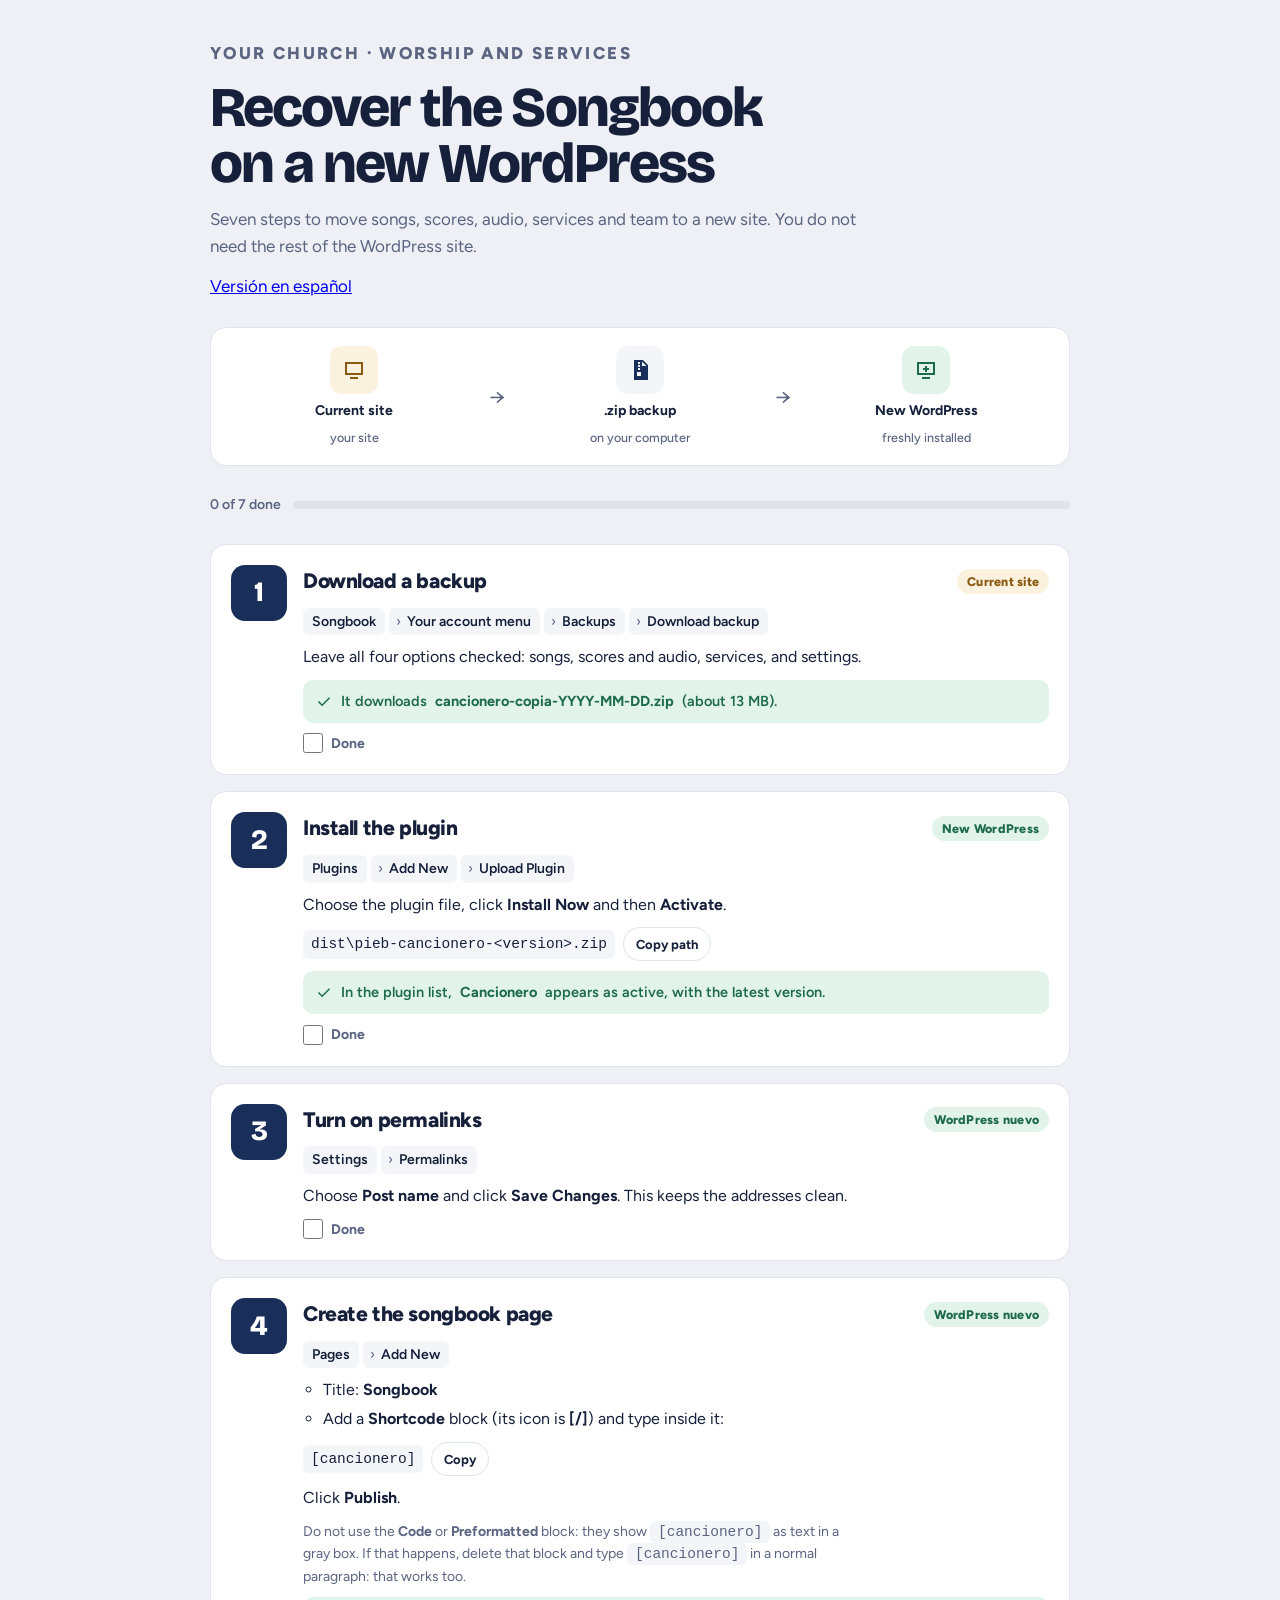
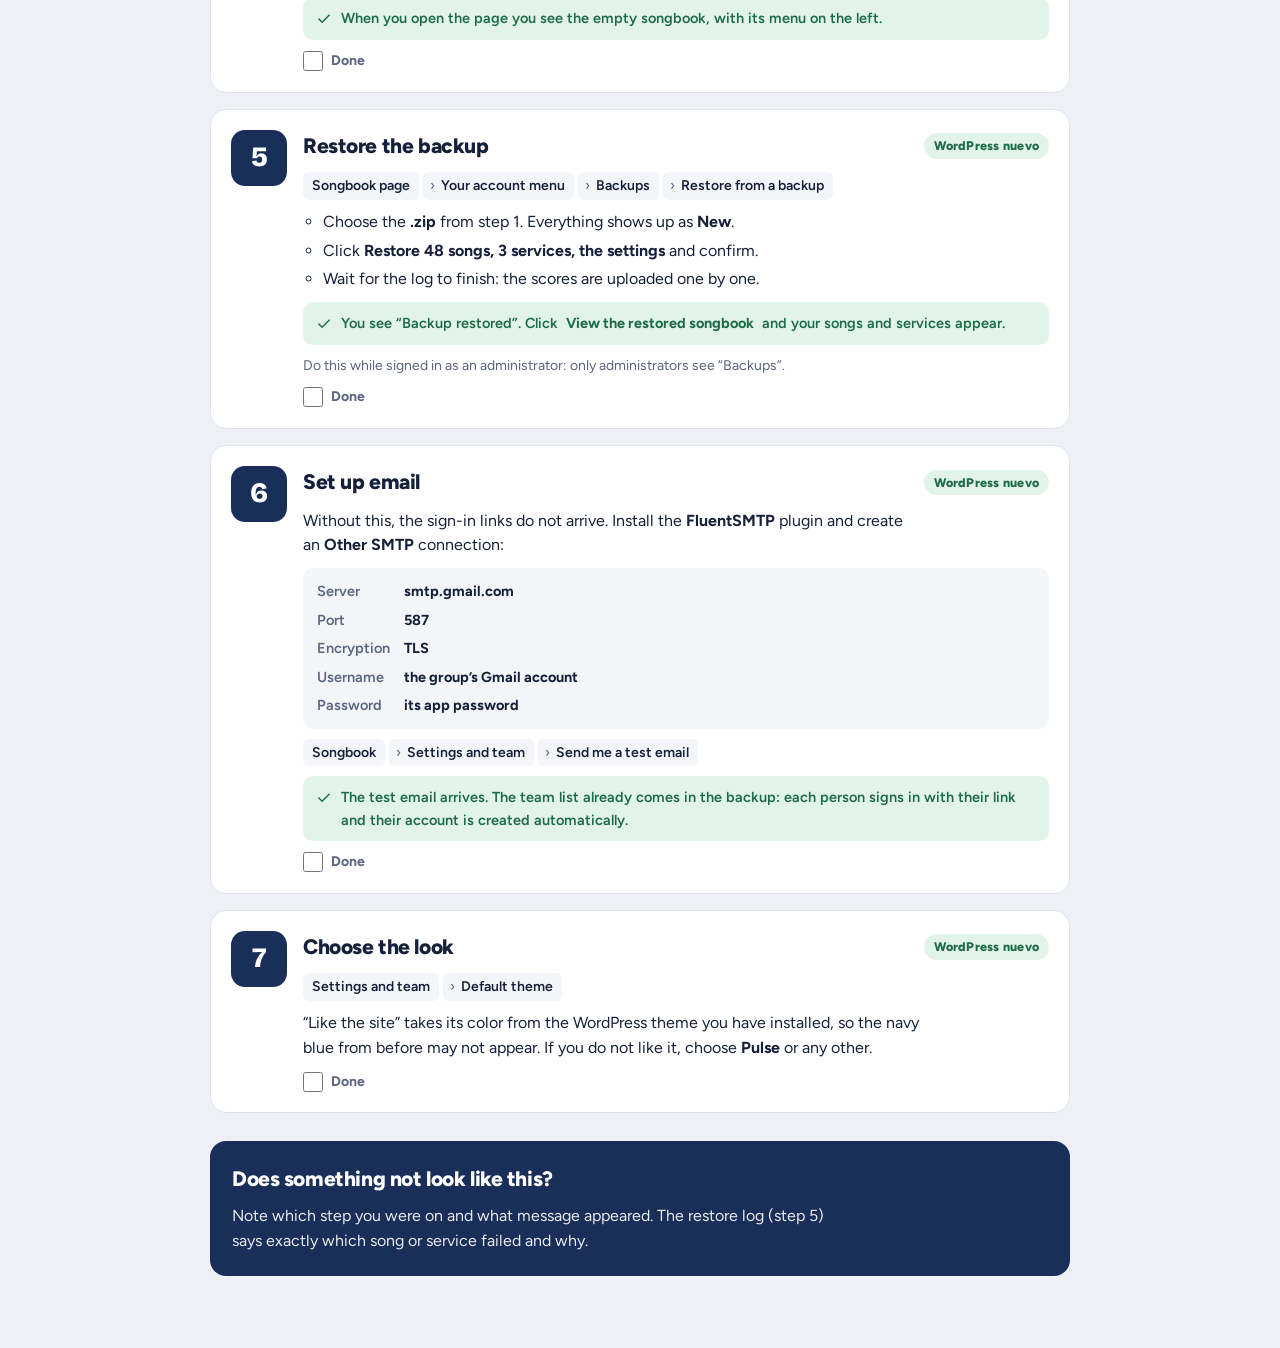
==== docs/guia-recuperar-cancionero.en.html @ de7521ec "Documentación en inglés y guía de traducción (1.9.1) Co-Authored-By: Claude Opus 5.5 <noreply@anthro" ====
<!doctype html>
<html lang="en">
<meta charset="utf-8">
<meta name="viewport" content="width=device-width, initial-scale=1">
<title>Recover the Songbook</title>
<meta name="claude:viewport-fit-sides" content="cover">
<link rel="preconnect" href="https://fonts.googleapis.com">
<link rel="stylesheet" href="https://fonts.googleapis.com/css2?family=Bricolage+Grotesque:opsz,wght@12..96,700;12..96,800&family=Figtree:wght@400;500;600;700;800&display=swap">
<style>
/* Layout: a single column of numbered steps; each step says which site it happens on, the exact path and how to tell it worked. */
:root {
  --bg: #eef0f5;
  --card: #ffffff;
  --ink: #16203a;
  --muted: #5b6480;
  --line: #dfe3ec;
  --navy: #192e59;
  --sky: #6f9abf;
  --old: #8a5a12;
  --old-bg: #fbf1df;
  --new: #1d6b4a;
  --new-bg: #e2f3ea;
  --code-bg: #f3f5f9;
  --font-display: "Bricolage Grotesque", "Figtree", ui-sans-serif, system-ui, sans-serif;
  --font-body: "Figtree", ui-sans-serif, system-ui, -apple-system, "Segoe UI", sans-serif;
  --font-mono: ui-monospace, "Cascadia Code", "SF Mono", Consolas, monospace;
}
@media (prefers-color-scheme: dark) {
  :root:not([data-theme="light"]) {
    --bg: #0e1322; --card: #172036; --ink: #e9edf6; --muted: #a2abc4; --line: #2b3652; --navy: #9cbbe0; --sky: #6f9abf;
    --old: #f0c27a; --old-bg: #3a2c14; --new: #8fdcb6; --new-bg: #163628; --code-bg: #1e2942; color-scheme: dark;
  }
}
:root[data-theme="dark"] {
  --bg: #0e1322; --card: #172036; --ink: #e9edf6; --muted: #a2abc4; --line: #2b3652; --navy: #9cbbe0; --sky: #6f9abf;
  --old: #f0c27a; --old-bg: #3a2c14; --new: #8fdcb6; --new-bg: #163628; --code-bg: #1e2942; color-scheme: dark;
}

body { background: var(--bg); color: var(--ink); font-family: var(--font-body); font-size: 16px; line-height: 1.55; }
.pagina { max-width: 860px; margin: 0 auto; padding-block: 32px 64px; padding-left: max(16px, env(safe-area-inset-left, 0px)); padding-right: max(16px, env(safe-area-inset-right, 0px)); display: grid; gap: 28px; }

/* header */
.cab { display: grid; gap: 14px; }
.kicker { margin: 0; color: var(--sky); font-size: 13px; font-weight: 800; letter-spacing: .14em; text-transform: uppercase; }
h1 { margin: 0; font-family: var(--font-display); font-size: clamp(34px, 6vw, 56px); font-weight: 800; line-height: 1; letter-spacing: -0.035em; text-wrap: balance; }
.cab p { margin: 0; max-width: 60ch; color: var(--muted); font-size: 17px; }

/* journey: old site → backup → new site */
.viaje { display: grid; grid-template-columns: 1fr auto 1fr auto 1fr; align-items: center; gap: 10px; padding: 18px; border-radius: 16px; background: var(--card); border: 1px solid var(--line); }
.parada { display: grid; justify-items: center; gap: 6px; text-align: center; font-size: 14px; font-weight: 700; min-width: 0; }
.parada small { color: var(--muted); font-weight: 500; font-size: 12.5px; }
.parada .ico { display: grid; place-items: center; width: 48px; height: 48px; border-radius: 12px; }
.parada .ico svg { width: 24px; height: 24px; fill: currentColor; }
.ico.old { background: var(--old-bg); color: var(--old); }
.ico.zip { background: var(--code-bg); color: var(--navy); }
.ico.new { background: var(--new-bg); color: var(--new); }
.flecha { color: var(--muted); font-size: 22px; }
@media (max-width: 520px) {
  .viaje { grid-template-columns: 1fr; }
  .flecha { justify-self: center; transform: rotate(90deg); }
}

/* progress */
.progreso { display: flex; align-items: center; gap: 12px; font-size: 14px; color: var(--muted); font-weight: 600; }
.progreso .barra { flex: 1; height: 8px; border-radius: 999px; background: var(--line); overflow: hidden; }
.progreso .barra i { display: block; height: 100%; width: 0; border-radius: inherit; background: var(--new); transition: width .3s; }

/* steps */
.pasos { display: grid; gap: 16px; margin: 0; padding: 0; list-style: none; }
.paso { display: grid; grid-template-columns: 56px minmax(0, 1fr); gap: 16px; padding: 20px; border-radius: 16px; background: var(--card); border: 1px solid var(--line); transition: opacity .2s, border-color .2s; }
.paso.hecho { opacity: .62; border-color: var(--new); }
.num { display: grid; place-items: center; width: 56px; height: 56px; border-radius: 14px; background: var(--navy); color: var(--card); font-family: var(--font-display); font-size: 28px; font-weight: 800; }
.paso.hecho .num { background: var(--new); }
.cuerpo { display: grid; gap: 10px; min-width: 0; }
.fila { display: flex; flex-wrap: wrap; align-items: center; gap: 8px 12px; justify-content: space-between; }
h2 { margin: 0; font-size: 21px; font-weight: 800; letter-spacing: -0.02em; text-wrap: balance; }
.donde { display: inline-flex; align-items: center; gap: 6px; padding: 3px 10px; border-radius: 999px; font-size: 12.5px; font-weight: 800; letter-spacing: .02em; }
.donde.old { background: var(--old-bg); color: var(--old); }
.donde.new { background: var(--new-bg); color: var(--new); }
.ruta { display: flex; flex-wrap: wrap; align-items: center; gap: 4px; margin: 0; padding: 0; list-style: none; font-size: 14px; }
.ruta li { padding: 3px 9px; border-radius: 6px; background: var(--code-bg); font-weight: 600; }
.ruta li + li::before { content: "›"; margin: 0 6px 0 -2px; color: var(--muted); font-weight: 400; }
.cuerpo p { margin: 0; max-width: 62ch; }
.cuerpo ul.puntos { margin: 0; padding-left: 20px; display: grid; gap: 4px; }
.ok { display: flex; gap: 8px; align-items: flex-start; padding: 10px 12px; border-radius: 10px; background: var(--new-bg); color: var(--new); font-size: 14.5px; font-weight: 600; }
.ok svg { width: 18px; height: 18px; flex: 0 0 auto; margin-top: 2px; fill: currentColor; }
.nota { color: var(--muted); font-size: 14px; }

/* copyable code */
.copiar { display: flex; flex-wrap: wrap; align-items: center; gap: 8px; }
code { padding: 3px 8px; border-radius: 6px; background: var(--code-bg); font-family: var(--font-mono); font-size: 14.5px; overflow-wrap: anywhere; }
.btn { display: inline-flex; align-items: center; gap: 6px; min-height: 34px; padding: 0 12px; border: 1px solid var(--line); border-radius: 999px; background: var(--card); color: var(--ink); font: 700 13px var(--font-body); cursor: pointer; }
.btn:hover { border-color: var(--navy); }
.btn:focus-visible, .marca input:focus-visible { outline: 3px solid var(--sky); outline-offset: 2px; }

/* email settings */
.datos { display: grid; grid-template-columns: max-content minmax(0, 1fr); gap: 6px 14px; margin: 0; padding: 12px 14px; border-radius: 10px; background: var(--code-bg); font-size: 14.5px; }
.datos dt { color: var(--muted); font-weight: 600; }
.datos dd { margin: 0; font-weight: 700; overflow-wrap: anywhere; }

/* done checkbox */
.marca { display: inline-flex; align-items: center; gap: 8px; font-size: 14px; font-weight: 700; color: var(--muted); cursor: pointer; user-select: none; }
.marca input { width: 20px; height: 20px; margin: 0; accent-color: var(--new); }

/* ending */
.fin { padding: 22px; border-radius: 16px; background: var(--navy); color: var(--card); display: grid; gap: 8px; }
.fin h2 { color: var(--card); }
.fin p { margin: 0; max-width: 62ch; opacity: .9; }

@media (max-width: 520px) {
  .paso { grid-template-columns: 1fr; padding: 16px; }
  .num { width: 44px; height: 44px; font-size: 22px; border-radius: 12px; }
}
@media (prefers-reduced-motion: reduce) { * { transition: none !important; } }
</style>

<main class="pagina">
  <header class="cab">
    <p class="kicker">Your church · Worship and services</p>
    <h1>Recover the Songbook on a new WordPress</h1>
    <p>Seven steps to move songs, scores, audio, services and team to a new site. You do not need the rest of the WordPress site.</p>
    <p class="nota"><a href="guia-recuperar-cancionero.html" hreflang="es">Versión en español</a></p>
  </header>

  <section class="viaje" aria-label="The journey">
    <div class="parada"><span class="ico old"><svg viewBox="0 0 24 24"><path d="M3 4h18v13H3V4zm2 2v9h14V6H5zm3 13h8v2H8v-2z"/></svg></span>Current site<small>your site</small></div>
    <span class="flecha" aria-hidden="true">→</span>
    <div class="parada"><span class="ico zip"><svg viewBox="0 0 24 24"><path d="M6 2h9l5 5v15H6V2zm8 1.5V8h4.5L14 3.5zM10 4v2h2V4h-2zm0 3v2h2V7h-2zm0 3v2h2v-2h-2zm-1 4v4h4v-4H9z"/></svg></span>.zip backup<small>on your computer</small></div>
    <span class="flecha" aria-hidden="true">→</span>
    <div class="parada"><span class="ico new"><svg viewBox="0 0 24 24"><path d="M3 4h18v13H3V4zm2 2v9h14V6H5zm3 13h8v2H8v-2zm3-11h2v2h2v2h-2v2h-2v-2H9v-2h2V8z"/></svg></span>New WordPress<small>freshly installed</small></div>
  </section>

  <div class="progreso" aria-live="polite"><span id="contador">0 of 7 done</span><span class="barra"><i id="barra"></i></span></div>

  <ol class="pasos">
    <li class="paso" data-paso="1">
      <span class="num" aria-hidden="true">1</span>
      <div class="cuerpo">
        <div class="fila"><h2>Download a backup</h2><span class="donde old">Current site</span></div>
        <ul class="ruta"><li>Songbook</li><li>Your account menu</li><li>Backups</li><li>Download backup</li></ul>
        <p>Leave all four options checked: songs, scores and audio, services, and settings.</p>
        <div class="ok"><svg viewBox="0 0 24 24"><path d="M9.5 16.2 5.3 12l-1.4 1.4 5.6 5.6L20.1 8.4 18.7 7z"/></svg>It downloads <strong>cancionero-copia-YYYY-MM-DD.zip</strong> (about 13 MB).</div>
        <label class="marca"><input type="checkbox" id="p1"> Done</label>
      </div>
    </li>

    <li class="paso" data-paso="2">
      <span class="num" aria-hidden="true">2</span>
      <div class="cuerpo">
        <div class="fila"><h2>Install the plugin</h2><span class="donde new">New WordPress</span></div>
        <ul class="ruta"><li>Plugins</li><li>Add New</li><li>Upload Plugin</li></ul>
        <p>Choose the plugin file, click <strong>Install Now</strong> and then <strong>Activate</strong>.</p>
        <div class="copiar"><code id="c-zip">dist\pieb-cancionero-&lt;version&gt;.zip</code><button class="btn" type="button" data-copia="c-zip">Copy path</button></div>
        <div class="ok"><svg viewBox="0 0 24 24"><path d="M9.5 16.2 5.3 12l-1.4 1.4 5.6 5.6L20.1 8.4 18.7 7z"/></svg>In the plugin list, <strong>Cancionero</strong> appears as active, with the latest version.</div>
        <label class="marca"><input type="checkbox" id="p2"> Done</label>
      </div>
    </li>

    <li class="paso" data-paso="3">
      <span class="num" aria-hidden="true">3</span>
      <div class="cuerpo">
        <div class="fila"><h2>Turn on permalinks</h2><span class="donde new">WordPress nuevo</span></div>
        <ul class="ruta"><li>Settings</li><li>Permalinks</li></ul>
        <p>Choose <strong>Post name</strong> and click <strong>Save Changes</strong>. This keeps the addresses clean.</p>
        <label class="marca"><input type="checkbox" id="p3"> Done</label>
      </div>
    </li>

    <li class="paso" data-paso="4">
      <span class="num" aria-hidden="true">4</span>
      <div class="cuerpo">
        <div class="fila"><h2>Create the songbook page</h2><span class="donde new">WordPress nuevo</span></div>
        <ul class="ruta"><li>Pages</li><li>Add New</li></ul>
        <ul class="puntos">
          <li>Title: <strong>Songbook</strong></li>
          <li>Add a <strong>Shortcode</strong> block (its icon is <strong>[/]</strong>) and type inside it:</li>
        </ul>
        <div class="copiar"><code id="c-sc">[cancionero]</code><button class="btn" type="button" data-copia="c-sc">Copy</button></div>
        <p>Click <strong>Publish</strong>.</p>
        <p class="nota">Do not use the <strong>Code</strong> or <strong>Preformatted</strong> block: they show <code>[cancionero]</code> as text in a gray box. If that happens, delete that block and type <code>[cancionero]</code> in a normal paragraph: that works too.</p>
        <div class="ok"><svg viewBox="0 0 24 24"><path d="M9.5 16.2 5.3 12l-1.4 1.4 5.6 5.6L20.1 8.4 18.7 7z"/></svg>When you open the page you see the empty songbook, with its menu on the left.</div>
        <label class="marca"><input type="checkbox" id="p4"> Done</label>
      </div>
    </li>

    <li class="paso" data-paso="5">
      <span class="num" aria-hidden="true">5</span>
      <div class="cuerpo">
        <div class="fila"><h2>Restore the backup</h2><span class="donde new">WordPress nuevo</span></div>
        <ul class="ruta"><li>Songbook page</li><li>Your account menu</li><li>Backups</li><li>Restore from a backup</li></ul>
        <ul class="puntos">
          <li>Choose the <strong>.zip</strong> from step 1. Everything shows up as <strong>New</strong>.</li>
          <li>Click <strong>Restore 48 songs, 3 services, the settings</strong> and confirm.</li>
          <li>Wait for the log to finish: the scores are uploaded one by one.</li>
        </ul>
        <div class="ok"><svg viewBox="0 0 24 24"><path d="M9.5 16.2 5.3 12l-1.4 1.4 5.6 5.6L20.1 8.4 18.7 7z"/></svg>You see “Backup restored”. Click <strong>View the restored songbook</strong> and your songs and services appear.</div>
        <p class="nota">Do this while signed in as an administrator: only administrators see “Backups”.</p>
        <label class="marca"><input type="checkbox" id="p5"> Done</label>
      </div>
    </li>

    <li class="paso" data-paso="6">
      <span class="num" aria-hidden="true">6</span>
      <div class="cuerpo">
        <div class="fila"><h2>Set up email</h2><span class="donde new">WordPress nuevo</span></div>
        <p>Without this, the sign-in links do not arrive. Install the <strong>FluentSMTP</strong> plugin and create an <strong>Other SMTP</strong> connection:</p>
        <dl class="datos">
          <dt>Server</dt><dd>smtp.gmail.com</dd>
          <dt>Port</dt><dd>587</dd>
          <dt>Encryption</dt><dd>TLS</dd>
          <dt>Username</dt><dd>the group’s Gmail account</dd>
          <dt>Password</dt><dd>its app password</dd>
        </dl>
        <ul class="ruta"><li>Songbook</li><li>Settings and team</li><li>Send me a test email</li></ul>
        <div class="ok"><svg viewBox="0 0 24 24"><path d="M9.5 16.2 5.3 12l-1.4 1.4 5.6 5.6L20.1 8.4 18.7 7z"/></svg>The test email arrives. The team list already comes in the backup: each person signs in with their link and their account is created automatically.</div>
        <label class="marca"><input type="checkbox" id="p6"> Done</label>
      </div>
    </li>

    <li class="paso" data-paso="7">
      <span class="num" aria-hidden="true">7</span>
      <div class="cuerpo">
        <div class="fila"><h2>Choose the look</h2><span class="donde new">WordPress nuevo</span></div>
        <ul class="ruta"><li>Settings and team</li><li>Default theme</li></ul>
        <p>“Like the site” takes its color from the WordPress theme you have installed, so the navy blue from before may not appear. If you do not like it, choose <strong>Pulse</strong> or any other.</p>
        <label class="marca"><input type="checkbox" id="p7"> Done</label>
      </div>
    </li>
  </ol>

  <section class="fin">
    <h2>Does something not look like this?</h2>
    <p>Note which step you were on and what message appeared. The restore log (step 5) says exactly which song or service failed and why.</p>
  </section>
</main>

<script>
(function () {
  var CLAVE = 'songbook-guide-done';
  var guardado = {};
  try { guardado = JSON.parse(localStorage.getItem(CLAVE) || '{}') || {}; } catch (e) { guardado = {}; }
  var casillas = Array.prototype.slice.call(document.querySelectorAll('.marca input'));
  function pintar() {
    var n = 0;
    casillas.forEach(function (c) {
      var paso = c.closest('.paso');
      paso.classList.toggle('hecho', c.checked);
      if (c.checked) { n++; }
    });
    document.getElementById('contador').textContent = n + ' of ' + casillas.length + ' done';
    document.getElementById('barra').style.width = (n / casillas.length * 100) + '%';
  }
  casillas.forEach(function (c) {
    c.checked = !!guardado[c.id];
    c.addEventListener('change', function () {
      guardado[c.id] = c.checked;
      try { localStorage.setItem(CLAVE, JSON.stringify(guardado)); } catch (e) { /* no storage: it only lasts for this visit */ }
      pintar();
    });
  });
  pintar();

  Array.prototype.forEach.call(document.querySelectorAll('[data-copia]'), function (b) {
    b.addEventListener('click', function () {
      var el = document.getElementById(b.getAttribute('data-copia'));
      var texto = el.textContent, original = b.textContent;
      var hecho = function () { b.textContent = 'Copied'; setTimeout(function () { b.textContent = original; }, 1500); };
      var seleccionar = function () { var r = document.createRange(); r.selectNodeContents(el); var s = getSelection(); s.removeAllRanges(); s.addRange(r); };
      if (navigator.clipboard && navigator.clipboard.writeText) {
        navigator.clipboard.writeText(texto).then(hecho, seleccionar);
      } else { seleccionar(); }
    });
  });
})();
</script>
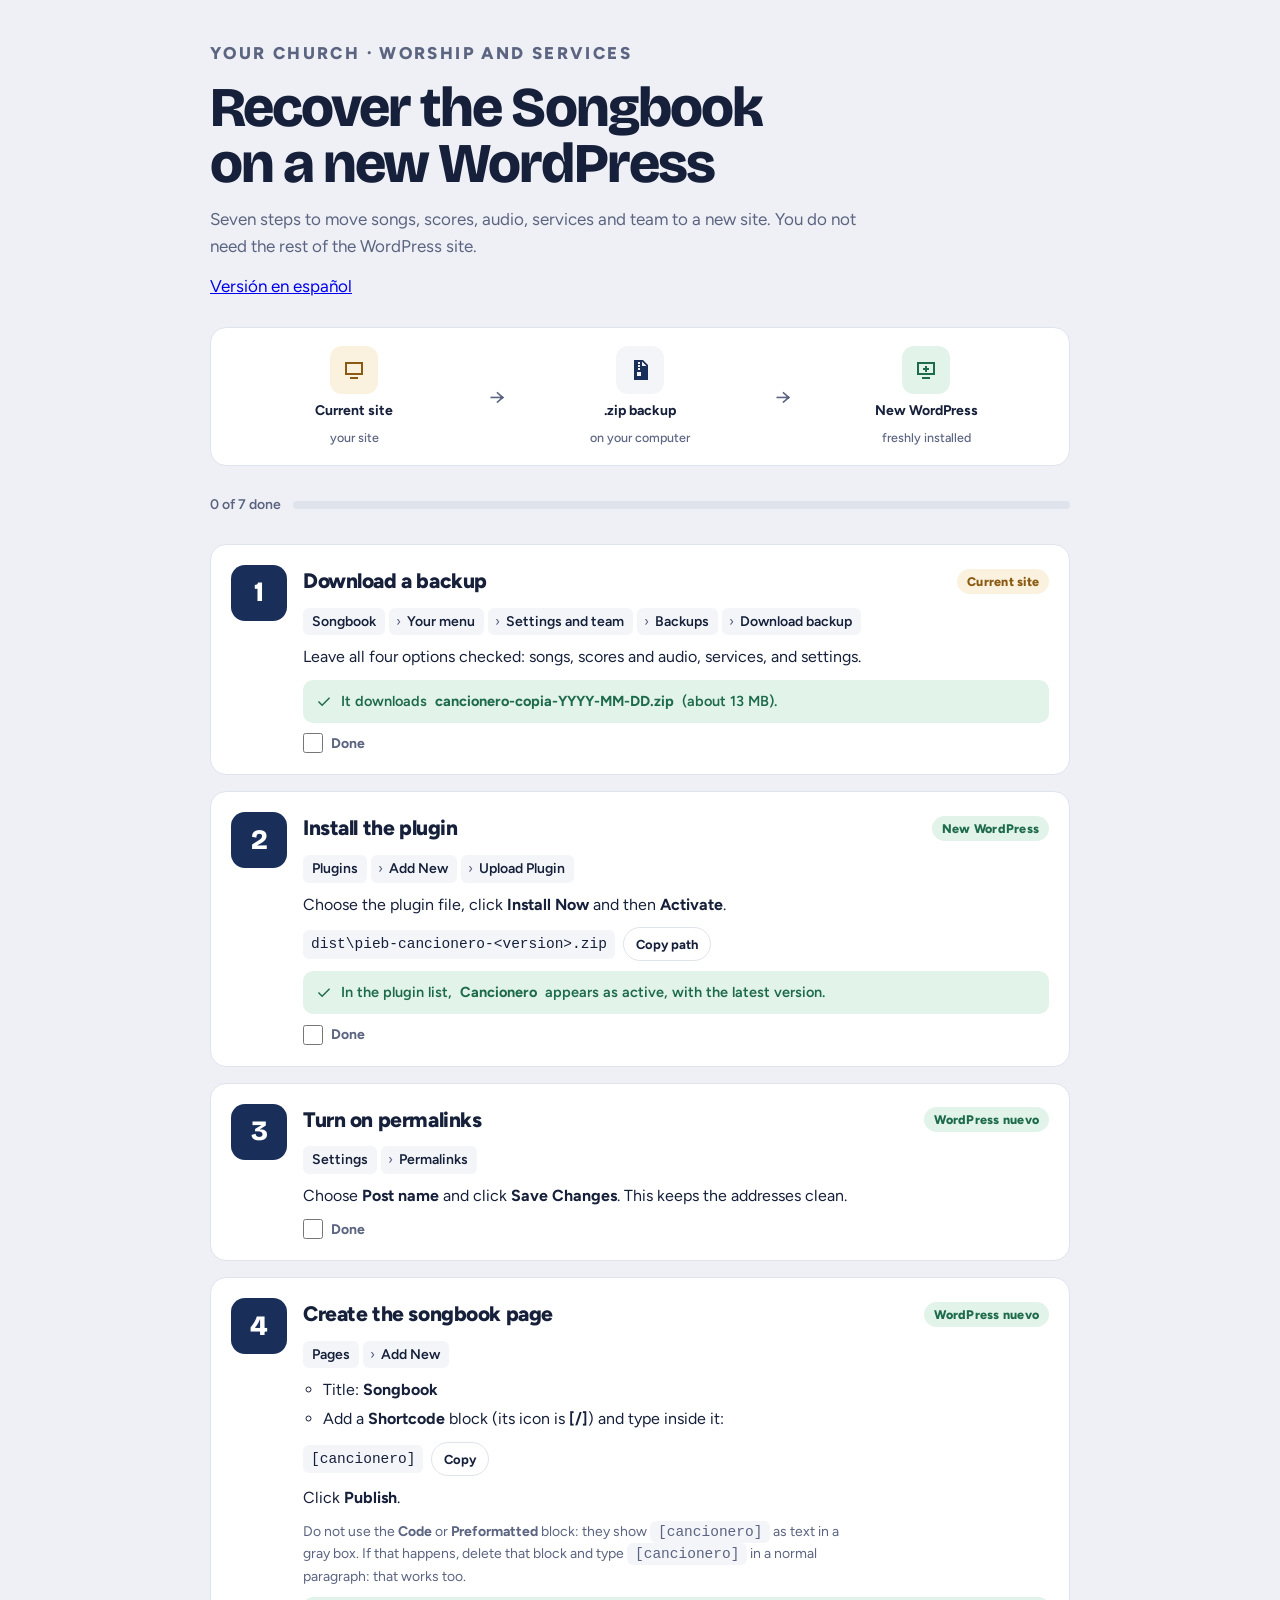
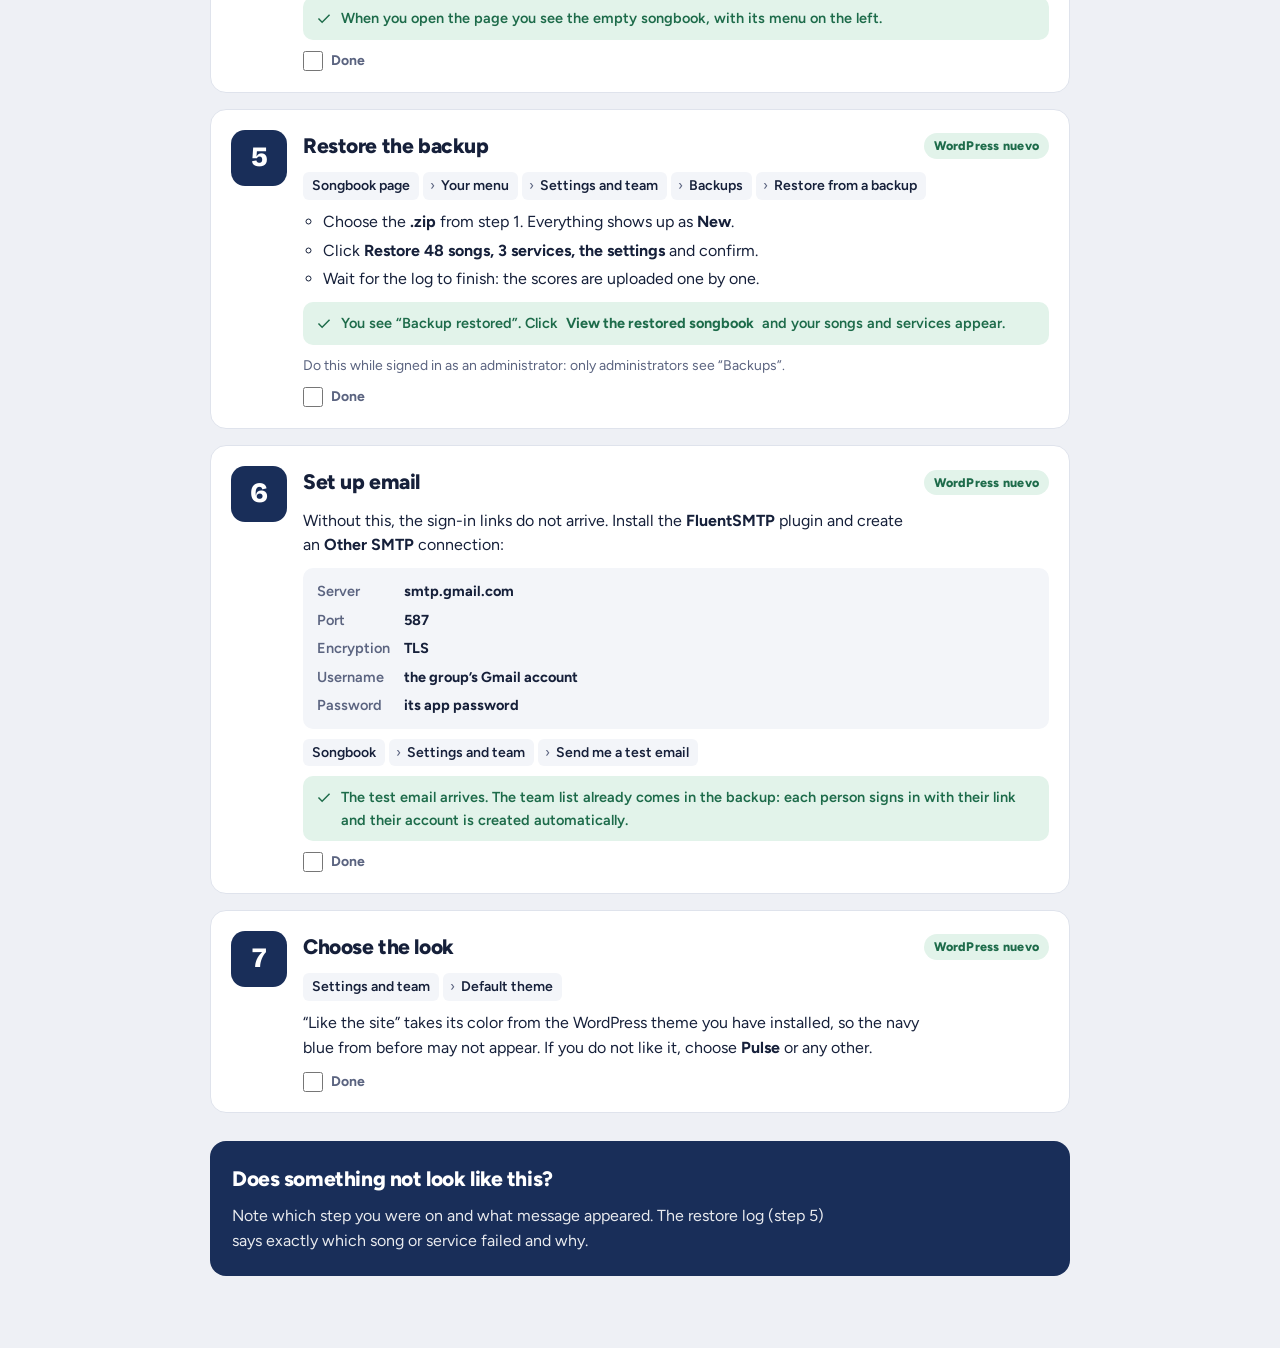
==== commit 4c08132e: "Ajustes y equipo por secciones (1.10.1) Co-Authored-By: Claude Opus 5.5 <noreply@anthropic.com>" ====
--- a/docs/guia-recuperar-cancionero.en.html
+++ b/docs/guia-recuperar-cancionero.en.html
@@ -137,7 +137,7 @@
       <span class="num" aria-hidden="true">1</span>
       <div class="cuerpo">
         <div class="fila"><h2>Download a backup</h2><span class="donde old">Current site</span></div>
-        <ul class="ruta"><li>Songbook</li><li>Your account menu</li><li>Backups</li><li>Download backup</li></ul>
+        <ul class="ruta"><li>Songbook</li><li>Your menu</li><li>Settings and team</li><li>Backups</li><li>Download backup</li></ul>
         <p>Leave all four options checked: songs, scores and audio, services, and settings.</p>
         <div class="ok"><svg viewBox="0 0 24 24"><path d="M9.5 16.2 5.3 12l-1.4 1.4 5.6 5.6L20.1 8.4 18.7 7z"/></svg>It downloads <strong>cancionero-copia-YYYY-MM-DD.zip</strong> (about 13 MB).</div>
         <label class="marca"><input type="checkbox" id="p1"> Done</label>
@@ -187,7 +187,7 @@
       <span class="num" aria-hidden="true">5</span>
       <div class="cuerpo">
         <div class="fila"><h2>Restore the backup</h2><span class="donde new">WordPress nuevo</span></div>
-        <ul class="ruta"><li>Songbook page</li><li>Your account menu</li><li>Backups</li><li>Restore from a backup</li></ul>
+        <ul class="ruta"><li>Songbook page</li><li>Your menu</li><li>Settings and team</li><li>Backups</li><li>Restore from a backup</li></ul>
         <ul class="puntos">
           <li>Choose the <strong>.zip</strong> from step 1. Everything shows up as <strong>New</strong>.</li>
           <li>Click <strong>Restore 48 songs, 3 services, the settings</strong> and confirm.</li>
